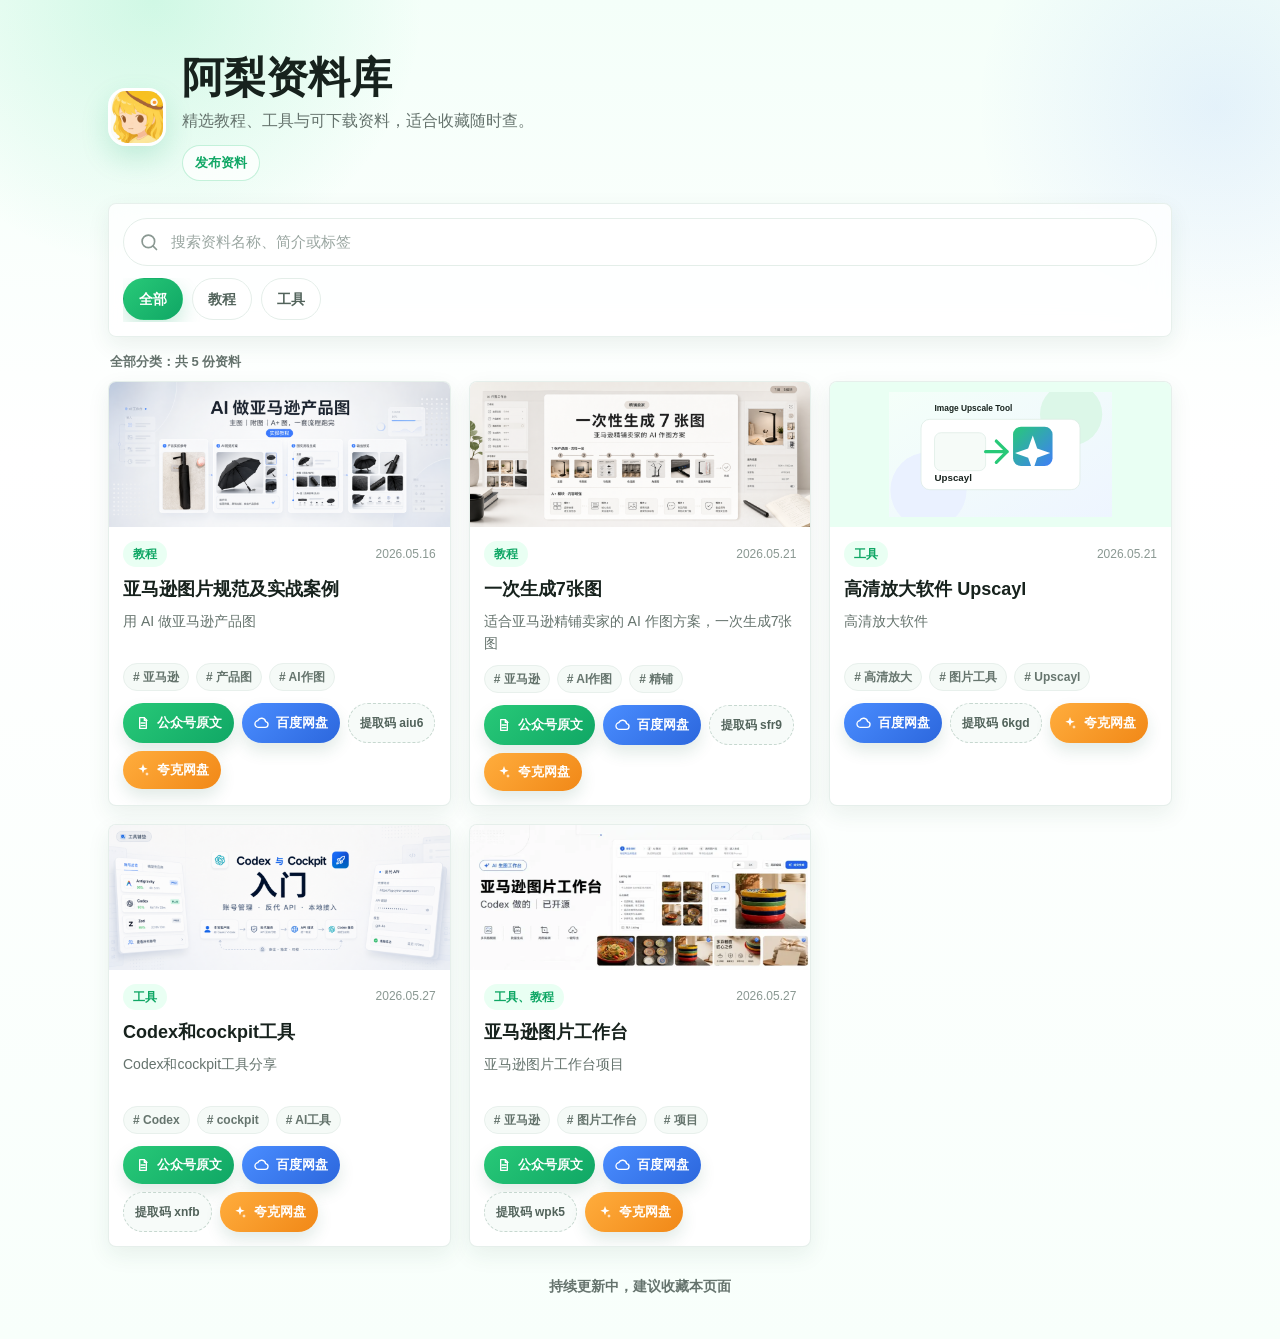
==== index.html @ d8ea1512 "添加静态资料库和发布页" ====
<!doctype html>
<html lang="zh-CN">
  <head>
    <meta charset="UTF-8" />
    <meta name="viewport" content="width=device-width, initial-scale=1, viewport-fit=cover" />
    <meta name="theme-color" content="#ecfff5" />
    <title>阿梨资料库</title>
    <meta
      name="description"
      content="阿梨资料库，持续更新教程、工具和可下载资料。"
    />
    <link rel="stylesheet" href="./style.css" />
    <script src="./script.js" defer></script>
  </head>
  <body>
    <div class="page-shell">
      <header class="site-header">
        <div class="brand-row" aria-label="阿梨资料库">
          <img class="brand-avatar" src="./assets/avatar.jpg" alt="阿梨头像" />
          <div>
            <h1>阿梨资料库</h1>
            <p class="subtitle">精选教程、工具与可下载资料，适合收藏随时查。</p>
            <div class="brand-actions">
              <a class="ghost-link" href="./upload.html">发布资料</a>
            </div>
          </div>
        </div>

        <div class="search-panel">
          <label class="search-box" for="searchInput">
            <svg viewBox="0 0 24 24" aria-hidden="true">
              <path
                d="m21 21-4.35-4.35m2.1-5.4a7.5 7.5 0 1 1-15 0 7.5 7.5 0 0 1 15 0Z"
                fill="none"
                stroke="currentColor"
                stroke-linecap="round"
                stroke-linejoin="round"
                stroke-width="2"
              />
            </svg>
            <input id="searchInput" type="search" placeholder="搜索资料名称、简介或标签" autocomplete="off" />
          </label>
          <nav class="category-tabs" id="categoryTabs" aria-label="资料分类"></nav>
        </div>
      </header>

      <main>
        <section class="results-head" aria-live="polite">
          <p id="resultSummary">正在加载资料...</p>
        </section>
        <section class="resource-grid" id="resourceGrid" aria-label="资料列表"></section>
        <section class="empty-state" id="emptyState" hidden>
          <div class="empty-icon" aria-hidden="true"></div>
          <h2>没有找到匹配资料</h2>
          <p>换个关键词，或切换到全部分类再试试。</p>
        </section>
      </main>

      <footer class="site-footer">持续更新中，建议收藏本页面</footer>
    </div>

    <template id="resourceCardTemplate">
      <article class="resource-card">
        <a class="cover-link" target="_blank" rel="noopener noreferrer">
          <img class="cover-image" alt="" loading="lazy" />
        </a>
        <div class="card-body">
          <div class="card-meta">
            <span class="category-label"></span>
            <time></time>
          </div>
          <h2></h2>
          <p class="description"></p>
          <div class="tag-list" aria-label="标签"></div>
          <div class="action-list"></div>
        </div>
      </article>
    </template>

    <noscript>
      <p class="noscript">请开启 JavaScript 后查看资料列表。</p>
    </noscript>
  </body>
</html>
---- style.css ----
:root {
  --bg: #f4fff9;
  --bg-soft: #f8fffb;
  --surface: #ffffff;
  --text: #17221d;
  --muted: #65736d;
  --subtle: #8a9892;
  --line: #e4eee9;
  --accent: #28c978;
  --accent-strong: #10a765;
  --accent-soft: #e9fff3;
  --blue: #3f7ef7;
  --orange: #f59f2f;
  --shadow: 0 14px 36px rgba(30, 91, 61, 0.11);
  --shadow-soft: 0 8px 22px rgba(27, 72, 50, 0.08);
  --radius-card: 8px;
  --radius-control: 999px;
  --content-width: 1120px;
}

* {
  box-sizing: border-box;
}

html {
  min-width: 320px;
  -webkit-text-size-adjust: 100%;
}

body {
  margin: 0;
  min-height: 100vh;
  color: var(--text);
  font-family:
    -apple-system,
    BlinkMacSystemFont,
    "Segoe UI",
    "PingFang SC",
    "Microsoft YaHei",
    "Helvetica Neue",
    Arial,
    sans-serif;
  background:
    radial-gradient(circle at 12% 0%, rgba(45, 216, 137, 0.18), transparent 270px),
    radial-gradient(circle at 95% 8%, rgba(63, 126, 247, 0.1), transparent 240px),
    linear-gradient(180deg, var(--bg) 0%, #ffffff 34%, var(--bg-soft) 100%);
  letter-spacing: 0;
}

button,
input,
a {
  font: inherit;
  -webkit-tap-highlight-color: transparent;
}

a {
  color: inherit;
  text-decoration: none;
}

.page-shell {
  width: 100%;
  max-width: var(--content-width);
  margin: 0 auto;
  padding: 22px 16px calc(28px + env(safe-area-inset-bottom));
}

.site-header {
  padding-top: env(safe-area-inset-top);
}

.brand-row {
  display: grid;
  grid-template-columns: 48px minmax(0, 1fr);
  gap: 13px;
  align-items: center;
  padding: 8px 0 18px;
}

.brand-avatar {
  display: grid;
  width: 48px;
  height: 48px;
  object-fit: cover;
  object-position: center;
  border: 3px solid #ffffff;
  border-radius: 16px;
  box-shadow: 0 12px 28px rgba(17, 169, 107, 0.18);
}

h1,
h2,
p {
  margin: 0;
}

h1 {
  font-size: 30px;
  font-weight: 850;
  line-height: 1.13;
  letter-spacing: 0;
}

.subtitle {
  margin-top: 7px;
  color: var(--muted);
  font-size: 14px;
  line-height: 1.65;
}

.brand-actions {
  display: flex;
  gap: 8px;
  margin-top: 10px;
}

.ghost-link {
  display: inline-flex;
  min-height: 34px;
  align-items: center;
  padding: 0 12px;
  color: var(--accent-strong);
  font-size: 13px;
  font-weight: 760;
  line-height: 34px;
  background: rgba(255, 255, 255, 0.72);
  border: 1px solid rgba(40, 201, 120, 0.26);
  border-radius: var(--radius-control);
}

.search-panel {
  padding: 12px;
  background: rgba(255, 255, 255, 0.78);
  border: 1px solid rgba(228, 238, 233, 0.86);
  border-radius: var(--radius-card);
  box-shadow: var(--shadow-soft);
  backdrop-filter: blur(14px);
}

.search-box {
  display: grid;
  grid-template-columns: 20px minmax(0, 1fr);
  gap: 10px;
  align-items: center;
  min-height: 48px;
  padding: 0 15px;
  color: var(--subtle);
  background: #ffffff;
  border: 1px solid var(--line);
  border-radius: var(--radius-control);
  transition:
    border-color 160ms ease,
    box-shadow 160ms ease;
}

.search-box:focus-within {
  border-color: rgba(40, 201, 120, 0.72);
  box-shadow: 0 0 0 4px rgba(40, 201, 120, 0.12);
}

.search-box svg {
  width: 20px;
  height: 20px;
}

.search-box input {
  width: 100%;
  min-width: 0;
  color: var(--text);
  font-size: 15px;
  line-height: 1;
  background: transparent;
  border: 0;
  outline: 0;
}

.search-box input::placeholder {
  color: #9ba7a2;
}

.category-tabs {
  display: flex;
  gap: 9px;
  margin-top: 12px;
  overflow-x: auto;
  padding-bottom: 2px;
  scrollbar-width: none;
}

.category-tabs::-webkit-scrollbar {
  display: none;
}

.category-tab {
  flex: 0 0 auto;
  min-height: 40px;
  padding: 0 15px;
  color: #52635b;
  font-size: 14px;
  font-weight: 650;
  line-height: 40px;
  white-space: nowrap;
  background: #ffffff;
  border: 1px solid var(--line);
  border-radius: var(--radius-control);
  cursor: pointer;
  transition:
    color 160ms ease,
    background-color 160ms ease,
    border-color 160ms ease,
    transform 160ms ease;
}

.category-tab:active {
  transform: scale(0.98);
}

.category-tab.is-active {
  color: #ffffff;
  background: linear-gradient(135deg, var(--accent) 0%, var(--accent-strong) 100%);
  border-color: transparent;
  box-shadow: 0 9px 20px rgba(17, 169, 107, 0.22);
}

.results-head {
  display: flex;
  align-items: center;
  justify-content: space-between;
  min-height: 42px;
  padding: 16px 2px 10px;
  color: var(--muted);
  font-size: 13px;
  font-weight: 600;
}

.resource-grid {
  display: grid;
  grid-template-columns: 1fr;
  gap: 14px;
}

.resource-card {
  overflow: hidden;
  background: var(--surface);
  border: 1px solid rgba(228, 238, 233, 0.9);
  border-radius: var(--radius-card);
  box-shadow: var(--shadow-soft);
  transition:
    transform 180ms ease,
    box-shadow 180ms ease,
    border-color 180ms ease;
}

.resource-card:focus-within,
.resource-card:hover {
  border-color: rgba(40, 201, 120, 0.38);
  box-shadow: var(--shadow);
}

.cover-link {
  display: block;
  min-height: 0;
  background: var(--accent-soft);
}

.cover-image {
  display: block;
  width: 100%;
  height: auto;
  min-height: 0;
  aspect-ratio: 1080 / 460;
  object-fit: cover;
  object-position: center;
}

.cover-image[src$=".svg"] {
  padding: 10px;
  object-fit: contain;
  background: var(--accent-soft);
}

.card-body {
  display: grid;
  gap: 8px;
  padding: 12px;
}

.card-meta {
  display: flex;
  align-items: center;
  justify-content: space-between;
  gap: 10px;
}

.category-label {
  display: inline-flex;
  max-width: 58%;
  min-height: 26px;
  align-items: center;
  padding: 0 10px;
  overflow: hidden;
  color: var(--accent-strong);
  font-size: 12px;
  font-weight: 760;
  line-height: 26px;
  text-overflow: ellipsis;
  white-space: nowrap;
  background: var(--accent-soft);
  border-radius: var(--radius-control);
}

.card-meta time {
  color: var(--subtle);
  font-size: 12px;
  line-height: 1.4;
  white-space: nowrap;
}

.card-body h2 {
  color: var(--text);
  font-size: 17px;
  font-weight: 800;
  line-height: 1.35;
  letter-spacing: 0;
}

.description {
  display: -webkit-box;
  overflow: hidden;
  color: var(--muted);
  font-size: 13px;
  line-height: 1.5;
  -webkit-box-orient: vertical;
  -webkit-line-clamp: 2;
}

.tag-list {
  display: flex;
  flex-wrap: wrap;
  gap: 6px;
}

.tag {
  display: inline-flex;
  min-height: 24px;
  align-items: center;
  padding: 0 8px;
  color: #66756e;
  font-size: 12px;
  font-weight: 650;
  line-height: 24px;
  background: #f5faf7;
  border: 1px solid #e8f0ec;
  border-radius: var(--radius-control);
}

.action-list {
  display: flex;
  flex-wrap: wrap;
  gap: 6px;
  padding-top: 2px;
}

.action-button {
  display: inline-flex;
  min-height: 34px;
  align-items: center;
  justify-content: center;
  gap: 6px;
  padding: 0 10px;
  color: #ffffff;
  font-size: 12px;
  font-weight: 720;
  line-height: 34px;
  border-radius: var(--radius-control);
  box-shadow: 0 8px 16px rgba(31, 102, 70, 0.13);
  transition:
    opacity 160ms ease,
    transform 160ms ease;
}

.action-button:active {
  transform: translateY(1px) scale(0.99);
}

.action-button svg {
  width: 15px;
  height: 15px;
  flex: 0 0 auto;
}

.action-article {
  background: linear-gradient(135deg, #28c978, #10a765);
}

.action-baidu {
  background: linear-gradient(135deg, #4a8dff, #2c67dd);
}

.action-quark {
  background: linear-gradient(135deg, #ffad3d, #f18817);
}

.extract-code {
  display: inline-flex;
  min-height: 34px;
  align-items: center;
  padding: 0 10px;
  color: #52635b;
  font-size: 12px;
  font-weight: 720;
  line-height: 34px;
  background: #f7fbf9;
  border: 1px dashed #c7d8d0;
  border-radius: var(--radius-control);
}

.empty-state {
  margin: 18px 0 4px;
  padding: 30px 18px;
  text-align: center;
  background: rgba(255, 255, 255, 0.82);
  border: 1px solid var(--line);
  border-radius: var(--radius-card);
}

.empty-icon {
  width: 54px;
  height: 54px;
  margin: 0 auto 14px;
  background:
    linear-gradient(135deg, rgba(40, 201, 120, 0.86), rgba(63, 126, 247, 0.82)),
    radial-gradient(circle at 32% 30%, #ffffff 0 8px, transparent 9px);
  border-radius: 18px;
  box-shadow: 0 12px 26px rgba(40, 201, 120, 0.2);
}

.empty-state h2 {
  font-size: 18px;
  line-height: 1.4;
}

.empty-state p {
  margin-top: 6px;
  color: var(--muted);
  font-size: 14px;
  line-height: 1.6;
}

.site-footer {
  padding: 28px 0 4px;
  color: var(--muted);
  font-size: 14px;
  font-weight: 650;
  line-height: 1.6;
  text-align: center;
}

.noscript {
  margin: 16px;
  padding: 12px;
  color: #8a4f00;
  font-size: 14px;
  background: #fff7e6;
  border: 1px solid #ffe2a8;
  border-radius: var(--radius-card);
}

@media (prefers-reduced-motion: no-preference) {
  .resource-card:hover {
    transform: translateY(-2px);
  }
}

@media (min-width: 720px) {
  .page-shell {
    padding: 34px 28px 38px;
  }

  .brand-row {
    grid-template-columns: 58px minmax(0, 1fr);
    gap: 16px;
    padding-bottom: 22px;
  }

  .brand-avatar {
    width: 58px;
    height: 58px;
    border-radius: 18px;
  }

  h1 {
    font-size: 42px;
  }

  .subtitle {
    max-width: 640px;
    font-size: 16px;
  }

  .search-panel {
    padding: 14px;
  }

  .resource-grid {
    grid-template-columns: repeat(2, minmax(0, 1fr));
    gap: 18px;
  }

  .card-body {
    gap: 10px;
    padding: 14px;
  }

  .card-body h2 {
    font-size: 18px;
  }

  .description {
    min-height: 42px;
    font-size: 14px;
    line-height: 1.55;
  }

  .tag-list {
    gap: 7px;
  }

  .tag {
    min-height: 26px;
    padding: 0 9px;
    line-height: 26px;
  }

  .action-list {
    gap: 8px;
  }

  .action-button {
    min-height: 38px;
    padding: 0 12px;
    font-size: 13px;
    line-height: 38px;
  }

  .action-button svg {
    width: 16px;
    height: 16px;
  }

  .extract-code {
    min-height: 38px;
    padding: 0 11px;
    line-height: 38px;
  }
}

@media (min-width: 1040px) {
  .page-shell {
    padding-top: 46px;
  }

  .resource-grid {
    grid-template-columns: repeat(3, minmax(0, 1fr));
  }
}
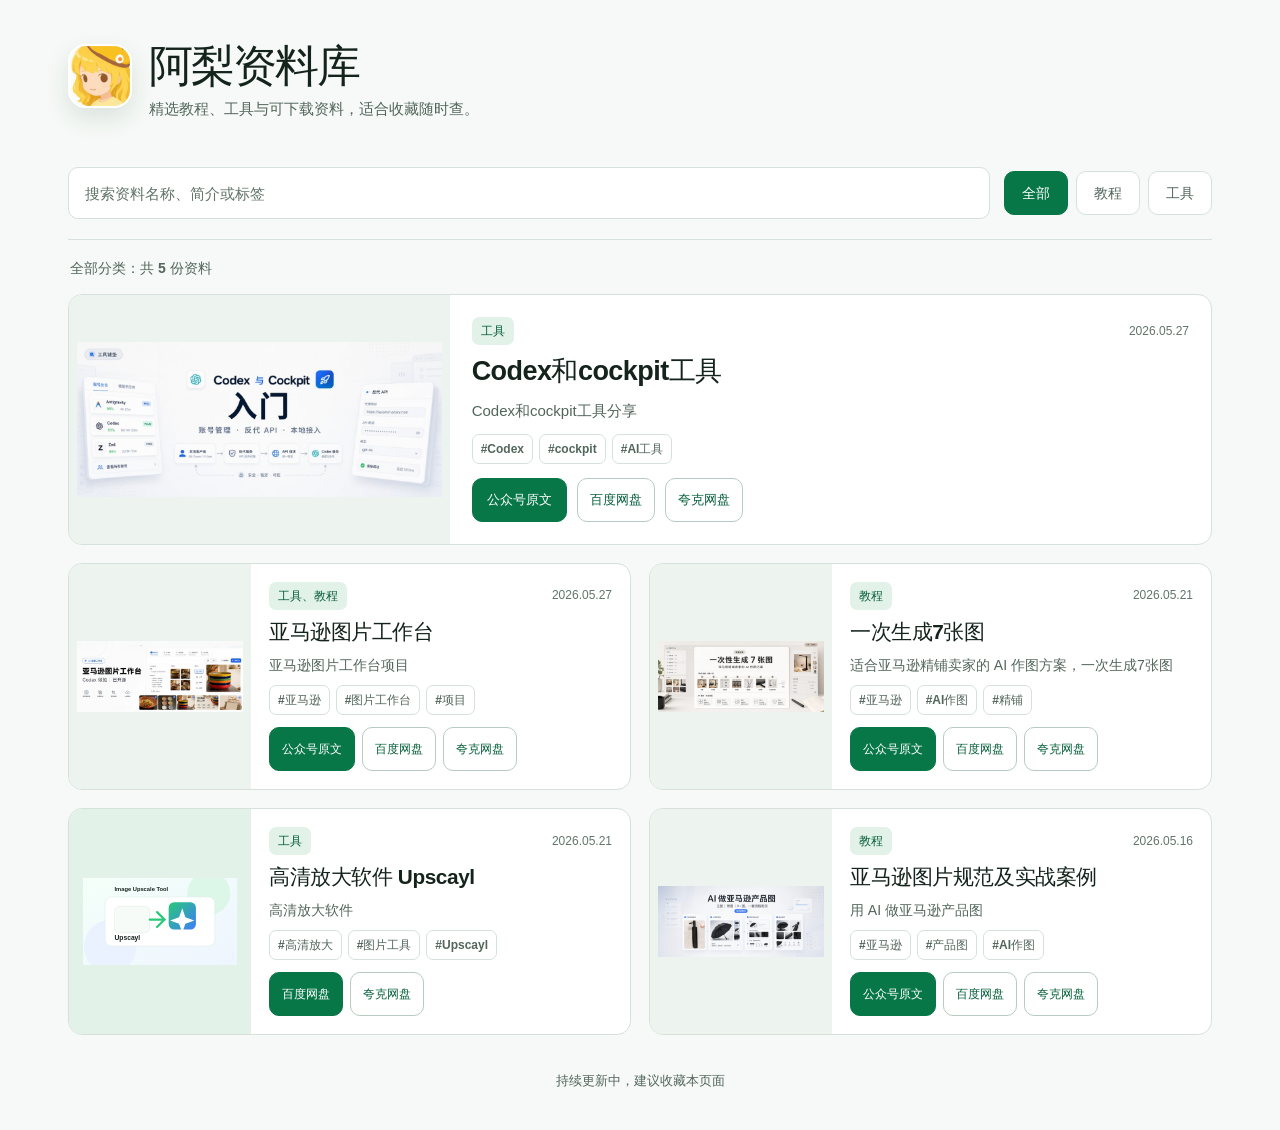
==== commit 13520e1d: "redesign public resource library" ====
--- a/index.html
+++ b/index.html
@@ -3,56 +3,100 @@
   <head>
     <meta charset="UTF-8" />
     <meta name="viewport" content="width=device-width, initial-scale=1, viewport-fit=cover" />
-    <meta name="theme-color" content="#ecfff5" />
+    <meta name="theme-color" content="#f6f9f7" />
     <title>阿梨资料库</title>
     <meta
       name="description"
       content="阿梨资料库，持续更新教程、工具和可下载资料。"
     />
+    <link rel="icon" href="./assets/avatar-160.jpg" type="image/jpeg" />
     <link rel="stylesheet" href="./style.css" />
     <script src="./script.js" defer></script>
   </head>
   <body>
+    <a class="skip-link" href="#mainContent">跳到资料列表</a>
     <div class="page-shell">
       <header class="site-header">
         <div class="brand-row" aria-label="阿梨资料库">
-          <img class="brand-avatar" src="./assets/avatar.jpg" alt="阿梨头像" />
-          <div>
-            <h1>阿梨资料库</h1>
-            <p class="subtitle">精选教程、工具与可下载资料，适合收藏随时查。</p>
-            <div class="brand-actions">
-              <a class="ghost-link" href="./upload.html">发布资料</a>
+          <div class="brand-main">
+            <img
+              class="brand-avatar"
+              src="./assets/avatar-160.jpg"
+              width="160"
+              height="160"
+              alt="阿梨头像"
+            />
+            <div class="brand-copy">
+              <h1>阿梨资料库</h1>
+              <p class="subtitle">精选教程、工具与可下载资料，适合收藏随时查。</p>
             </div>
           </div>
         </div>
 
         <div class="search-panel">
           <label class="search-box" for="searchInput">
-            <svg viewBox="0 0 24 24" aria-hidden="true">
-              <path
-                d="m21 21-4.35-4.35m2.1-5.4a7.5 7.5 0 1 1-15 0 7.5 7.5 0 0 1 15 0Z"
-                fill="none"
-                stroke="currentColor"
-                stroke-linecap="round"
-                stroke-linejoin="round"
-                stroke-width="2"
-              />
-            </svg>
+            <span class="visually-hidden">搜索资料</span>
             <input id="searchInput" type="search" placeholder="搜索资料名称、简介或标签" autocomplete="off" />
           </label>
           <nav class="category-tabs" id="categoryTabs" aria-label="资料分类"></nav>
         </div>
       </header>
 
-      <main>
+      <main id="mainContent">
         <section class="results-head" aria-live="polite">
           <p id="resultSummary">正在加载资料...</p>
         </section>
-        <section class="resource-grid" id="resourceGrid" aria-label="资料列表"></section>
-        <section class="empty-state" id="emptyState" hidden>
-          <div class="empty-icon" aria-hidden="true"></div>
-          <h2>没有找到匹配资料</h2>
-          <p>换个关键词，或切换到全部分类再试试。</p>
+        <section class="resource-grid" id="resourceGrid" aria-label="资料列表" aria-busy="true">
+          <article class="resource-card skeleton-card is-featured" aria-hidden="true">
+            <div class="skeleton-media"></div>
+            <div class="skeleton-body">
+              <span class="skeleton-line skeleton-line-short"></span>
+              <span class="skeleton-line skeleton-line-title"></span>
+              <span class="skeleton-line"></span>
+              <span class="skeleton-line skeleton-line-actions"></span>
+            </div>
+          </article>
+          <article class="resource-card skeleton-card" aria-hidden="true">
+            <div class="skeleton-media"></div>
+            <div class="skeleton-body">
+              <span class="skeleton-line skeleton-line-short"></span>
+              <span class="skeleton-line skeleton-line-title"></span>
+              <span class="skeleton-line"></span>
+              <span class="skeleton-line skeleton-line-actions"></span>
+            </div>
+          </article>
+          <article class="resource-card skeleton-card" aria-hidden="true">
+            <div class="skeleton-media"></div>
+            <div class="skeleton-body">
+              <span class="skeleton-line skeleton-line-short"></span>
+              <span class="skeleton-line skeleton-line-title"></span>
+              <span class="skeleton-line"></span>
+              <span class="skeleton-line skeleton-line-actions"></span>
+            </div>
+          </article>
+          <article class="resource-card skeleton-card" aria-hidden="true">
+            <div class="skeleton-media"></div>
+            <div class="skeleton-body">
+              <span class="skeleton-line skeleton-line-short"></span>
+              <span class="skeleton-line skeleton-line-title"></span>
+              <span class="skeleton-line"></span>
+              <span class="skeleton-line skeleton-line-actions"></span>
+            </div>
+          </article>
+          <article class="resource-card skeleton-card" aria-hidden="true">
+            <div class="skeleton-media"></div>
+            <div class="skeleton-body">
+              <span class="skeleton-line skeleton-line-short"></span>
+              <span class="skeleton-line skeleton-line-title"></span>
+              <span class="skeleton-line"></span>
+              <span class="skeleton-line skeleton-line-actions"></span>
+            </div>
+          </article>
+        </section>
+        <section class="state-panel" id="statePanel" role="status" hidden>
+          <h2 id="stateTitle"></h2>
+          <p id="stateDescription"></p>
+          <button class="retry-button" id="retryButton" type="button" hidden>重新加载</button>
         </section>
       </main>
 
@@ -62,7 +106,7 @@
     <template id="resourceCardTemplate">
       <article class="resource-card">
         <a class="cover-link" target="_blank" rel="noopener noreferrer">
-          <img class="cover-image" alt="" loading="lazy" />
+          <img class="cover-image" width="1080" height="460" alt="" />
         </a>
         <div class="card-body">
           <div class="card-meta">
--- a/style.css
+++ b/style.css
@@ -1,21 +1,24 @@
 :root {
-  --bg: #f4fff9;
-  --bg-soft: #f8fffb;
+  color-scheme: light;
+  --bg: #f6f9f7;
   --surface: #ffffff;
-  --text: #17221d;
-  --muted: #65736d;
-  --subtle: #8a9892;
-  --line: #e4eee9;
-  --accent: #28c978;
-  --accent-strong: #10a765;
-  --accent-soft: #e9fff3;
-  --blue: #3f7ef7;
-  --orange: #f59f2f;
-  --shadow: 0 14px 36px rgba(30, 91, 61, 0.11);
-  --shadow-soft: 0 8px 22px rgba(27, 72, 50, 0.08);
-  --radius-card: 8px;
-  --radius-control: 999px;
-  --content-width: 1120px;
+  --surface-soft: #edf4f0;
+  --surface-muted: #e6efea;
+  --text: #14231c;
+  --muted: #53665c;
+  --subtle: #61756a;
+  --line: #d5e1da;
+  --line-strong: #b8cbc0;
+  --accent: #087748;
+  --accent-strong: #055f39;
+  --accent-soft: #e3f2e9;
+  --accent-soft-text: #075f3a;
+  --focus: rgba(8, 119, 72, 0.2);
+  --shadow: 0 18px 42px rgba(24, 63, 43, 0.09);
+  --shadow-soft: 0 10px 28px rgba(24, 63, 43, 0.06);
+  --radius-card: 14px;
+  --radius-control: 10px;
+  --content-width: 1200px;
 }
 
 * {
@@ -24,167 +27,209 @@
 
 html {
   min-width: 320px;
+  scroll-behavior: smooth;
   -webkit-text-size-adjust: 100%;
 }
 
 body {
   margin: 0;
-  min-height: 100vh;
+  min-height: 100dvh;
   color: var(--text);
   font-family:
+    ui-sans-serif,
     -apple-system,
     BlinkMacSystemFont,
     "Segoe UI",
     "PingFang SC",
+    "Hiragino Sans GB",
     "Microsoft YaHei",
-    "Helvetica Neue",
-    Arial,
     sans-serif;
-  background:
-    radial-gradient(circle at 12% 0%, rgba(45, 216, 137, 0.18), transparent 270px),
-    radial-gradient(circle at 95% 8%, rgba(63, 126, 247, 0.1), transparent 240px),
-    linear-gradient(180deg, var(--bg) 0%, #ffffff 34%, var(--bg-soft) 100%);
-  letter-spacing: 0;
+  background: var(--bg);
+  font-synthesis: none;
+  text-rendering: optimizeLegibility;
 }
 
 button,
 input,
+textarea,
 a {
   font: inherit;
   -webkit-tap-highlight-color: transparent;
 }
 
+button,
+input,
+textarea {
+  color: inherit;
+}
+
+button {
+  appearance: none;
+}
+
 a {
   color: inherit;
   text-decoration: none;
+}
+
+img {
+  max-width: 100%;
+}
+
+[hidden] {
+  display: none !important;
+}
+
+h1,
+h2,
+p {
+  margin: 0;
+}
+
+:focus-visible {
+  outline: 3px solid var(--focus);
+  outline-offset: 3px;
+}
+
+.skip-link {
+  position: fixed;
+  top: 10px;
+  left: 10px;
+  z-index: 10;
+  min-height: 44px;
+  padding: 11px 14px;
+  color: #ffffff;
+  font-size: 14px;
+  font-weight: 700;
+  background: var(--accent-strong);
+  border-radius: var(--radius-control);
+  transform: translateY(-160%);
+  transition: transform 160ms ease;
+}
+
+.skip-link:focus {
+  transform: translateY(0);
+}
+
+.visually-hidden {
+  position: absolute;
+  width: 1px;
+  height: 1px;
+  padding: 0;
+  overflow: hidden;
+  clip: rect(0, 0, 0, 0);
+  white-space: nowrap;
+  border: 0;
 }
 
 .page-shell {
   width: 100%;
   max-width: var(--content-width);
   margin: 0 auto;
-  padding: 22px 16px calc(28px + env(safe-area-inset-bottom));
+  padding: 0 16px calc(32px + env(safe-area-inset-bottom));
 }
 
 .site-header {
-  padding-top: env(safe-area-inset-top);
+  padding-top: max(24px, env(safe-area-inset-top));
+  border-bottom: 1px solid var(--line);
 }
 
 .brand-row {
+  padding: 10px 0 26px;
+}
+
+.brand-main {
   display: grid;
-  grid-template-columns: 48px minmax(0, 1fr);
-  gap: 13px;
-  align-items: center;
-  padding: 8px 0 18px;
+  grid-template-columns: 56px minmax(0, 1fr);
+  gap: 14px;
+  align-items: start;
+  min-width: 0;
 }
 
 .brand-avatar {
-  display: grid;
-  width: 48px;
-  height: 48px;
+  display: block;
+  width: 56px;
+  height: 56px;
   object-fit: cover;
   object-position: center;
-  border: 3px solid #ffffff;
+  border: 2px solid var(--surface);
   border-radius: 16px;
-  box-shadow: 0 12px 28px rgba(17, 169, 107, 0.18);
-}
-
-h1,
-h2,
-p {
-  margin: 0;
+  box-shadow: 0 10px 24px rgba(24, 63, 43, 0.12);
+  margin-top: 2px;
+}
+
+.brand-copy {
+  min-width: 0;
 }
 
 h1 {
-  font-size: 30px;
+  font-size: clamp(2rem, 5vw, 2.75rem);
   font-weight: 850;
-  line-height: 1.13;
-  letter-spacing: 0;
+  line-height: 1.08;
+  letter-spacing: -0.045em;
+  text-wrap: balance;
 }
 
 .subtitle {
+  max-width: 36rem;
   margin-top: 7px;
   color: var(--muted);
-  font-size: 14px;
+  font-size: 15px;
   line-height: 1.65;
-}
-
-.brand-actions {
-  display: flex;
-  gap: 8px;
-  margin-top: 10px;
-}
-
-.ghost-link {
-  display: inline-flex;
-  min-height: 34px;
+  text-wrap: balance;
+}
+
+.search-panel {
+  display: grid;
+  grid-template-columns: minmax(0, 1fr) auto;
+  gap: 14px;
   align-items: center;
-  padding: 0 12px;
-  color: var(--accent-strong);
-  font-size: 13px;
-  font-weight: 760;
-  line-height: 34px;
-  background: rgba(255, 255, 255, 0.72);
-  border: 1px solid rgba(40, 201, 120, 0.26);
-  border-radius: var(--radius-control);
-}
-
-.search-panel {
-  padding: 12px;
-  background: rgba(255, 255, 255, 0.78);
-  border: 1px solid rgba(228, 238, 233, 0.86);
-  border-radius: var(--radius-card);
-  box-shadow: var(--shadow-soft);
-  backdrop-filter: blur(14px);
+  padding: 20px 0;
 }
 
 .search-box {
-  display: grid;
-  grid-template-columns: 20px minmax(0, 1fr);
-  gap: 10px;
-  align-items: center;
-  min-height: 48px;
-  padding: 0 15px;
-  color: var(--subtle);
-  background: #ffffff;
+  position: relative;
+  display: block;
+  min-width: 0;
+}
+
+.search-box input {
+  width: 100%;
+  min-width: 0;
+  min-height: 52px;
+  padding: 0 16px;
+  color: var(--text);
+  font-size: 15px;
+  line-height: 1;
+  background: var(--surface);
   border: 1px solid var(--line);
   border-radius: var(--radius-control);
+  outline: 0;
   transition:
     border-color 160ms ease,
     box-shadow 160ms ease;
 }
 
-.search-box:focus-within {
-  border-color: rgba(40, 201, 120, 0.72);
-  box-shadow: 0 0 0 4px rgba(40, 201, 120, 0.12);
-}
-
-.search-box svg {
-  width: 20px;
-  height: 20px;
-}
-
-.search-box input {
-  width: 100%;
-  min-width: 0;
-  color: var(--text);
-  font-size: 15px;
-  line-height: 1;
-  background: transparent;
-  border: 0;
-  outline: 0;
-}
-
 .search-box input::placeholder {
-  color: #9ba7a2;
+  color: var(--subtle);
+  opacity: 1;
+}
+
+.search-box input:focus {
+  border-color: var(--accent);
+  box-shadow: 0 0 0 4px var(--focus);
+}
+
+.search-box input:disabled {
+  cursor: wait;
+  background: var(--surface-soft);
 }
 
 .category-tabs {
   display: flex;
-  gap: 9px;
-  margin-top: 12px;
+  min-height: 44px;
+  gap: 8px;
   overflow-x: auto;
-  padding-bottom: 2px;
   scrollbar-width: none;
 }
 
@@ -193,15 +238,16 @@
 }
 
 .category-tab {
+  min-width: 64px;
+  min-height: 44px;
   flex: 0 0 auto;
-  min-height: 40px;
   padding: 0 15px;
-  color: #52635b;
+  color: var(--muted);
   font-size: 14px;
-  font-weight: 650;
-  line-height: 40px;
+  font-weight: 700;
+  line-height: 42px;
   white-space: nowrap;
-  background: #ffffff;
+  background: var(--surface);
   border: 1px solid var(--line);
   border-radius: var(--radius-control);
   cursor: pointer;
@@ -212,26 +258,34 @@
     transform 160ms ease;
 }
 
-.category-tab:active {
-  transform: scale(0.98);
+.category-tab:hover:not(:disabled) {
+  color: var(--accent-strong);
+  border-color: var(--accent);
+}
+
+.category-tab:active:not(:disabled) {
+  transform: translateY(1px) scale(0.98);
 }
 
 .category-tab.is-active {
   color: #ffffff;
-  background: linear-gradient(135deg, var(--accent) 0%, var(--accent-strong) 100%);
-  border-color: transparent;
-  box-shadow: 0 9px 20px rgba(17, 169, 107, 0.22);
+  background: var(--accent);
+  border-color: var(--accent);
+}
+
+.category-tab:disabled {
+  cursor: wait;
+  opacity: 0.58;
 }
 
 .results-head {
   display: flex;
+  min-height: 54px;
   align-items: center;
-  justify-content: space-between;
-  min-height: 42px;
-  padding: 16px 2px 10px;
+  padding: 16px 2px 12px;
   color: var(--muted);
-  font-size: 13px;
-  font-weight: 600;
+  font-size: 14px;
+  font-weight: 650;
 }
 
 .resource-grid {
@@ -241,96 +295,110 @@
 }
 
 .resource-card {
+  position: relative;
   overflow: hidden;
   background: var(--surface);
-  border: 1px solid rgba(228, 238, 233, 0.9);
+  border: 1px solid var(--line);
   border-radius: var(--radius-card);
-  box-shadow: var(--shadow-soft);
   transition:
     transform 180ms ease,
-    box-shadow 180ms ease,
-    border-color 180ms ease;
+    border-color 180ms ease,
+    box-shadow 180ms ease;
 }
 
 .resource-card:focus-within,
 .resource-card:hover {
-  border-color: rgba(40, 201, 120, 0.38);
-  box-shadow: var(--shadow);
+  border-color: var(--line-strong);
+  box-shadow: var(--shadow-soft);
 }
 
 .cover-link {
   display: block;
-  min-height: 0;
-  background: var(--accent-soft);
+  overflow: hidden;
+  height: 116px;
+  background: var(--surface-soft);
+}
+
+a.cover-link:focus-visible {
+  outline-offset: -4px;
 }
 
 .cover-image {
   display: block;
   width: 100%;
-  height: auto;
-  min-height: 0;
-  aspect-ratio: 1080 / 460;
-  object-fit: cover;
+  height: 100%;
+  padding: 8px;
+  object-fit: contain;
   object-position: center;
+  transition: transform 280ms cubic-bezier(0.16, 1, 0.3, 1);
 }
 
 .cover-image[src$=".svg"] {
-  padding: 10px;
+  padding: 14px;
   object-fit: contain;
   background: var(--accent-soft);
 }
 
+.resource-card:hover .cover-image {
+  transform: scale(1.015);
+}
+
 .card-body {
-  display: grid;
+  display: flex;
+  min-width: 0;
+  flex-direction: column;
   gap: 8px;
-  padding: 12px;
+  padding: 16px;
 }
 
 .card-meta {
   display: flex;
+  min-width: 0;
   align-items: center;
   justify-content: space-between;
-  gap: 10px;
+  gap: 12px;
 }
 
 .category-label {
   display: inline-flex;
-  max-width: 58%;
-  min-height: 26px;
+  min-height: 28px;
   align-items: center;
-  padding: 0 10px;
+  padding: 0 9px;
   overflow: hidden;
-  color: var(--accent-strong);
+  color: var(--accent-soft-text);
   font-size: 12px;
-  font-weight: 760;
-  line-height: 26px;
+  font-weight: 780;
+  line-height: 28px;
   text-overflow: ellipsis;
   white-space: nowrap;
   background: var(--accent-soft);
-  border-radius: var(--radius-control);
+  border-radius: 7px;
 }
 
 .card-meta time {
   color: var(--subtle);
   font-size: 12px;
+  font-variant-numeric: tabular-nums;
   line-height: 1.4;
   white-space: nowrap;
 }
 
 .card-body h2 {
   color: var(--text);
-  font-size: 17px;
-  font-weight: 800;
+  font-size: clamp(1.1rem, 2.4vw, 1.3rem);
+  font-weight: 820;
   line-height: 1.35;
-  letter-spacing: 0;
+  letter-spacing: -0.02em;
+  text-wrap: balance;
 }
 
 .description {
   display: -webkit-box;
   overflow: hidden;
   color: var(--muted);
-  font-size: 13px;
-  line-height: 1.5;
+  font-size: 14px;
+  line-height: 1.65;
+  text-wrap: pretty;
   -webkit-box-orient: vertical;
   -webkit-line-clamp: 2;
 }
@@ -343,115 +411,195 @@
 
 .tag {
   display: inline-flex;
-  min-height: 24px;
+  min-height: 28px;
   align-items: center;
   padding: 0 8px;
-  color: #66756e;
+  color: var(--muted);
   font-size: 12px;
   font-weight: 650;
-  line-height: 24px;
-  background: #f5faf7;
-  border: 1px solid #e8f0ec;
-  border-radius: var(--radius-control);
+  line-height: 28px;
+  background: transparent;
+  border: 1px solid var(--line);
+  border-radius: 7px;
 }
 
 .action-list {
   display: flex;
   flex-wrap: wrap;
-  gap: 6px;
-  padding-top: 2px;
+  gap: 4px 10px;
+  align-items: center;
+  margin-top: auto;
+  padding-top: 4px;
 }
 
 .action-button {
   display: inline-flex;
-  min-height: 34px;
+  min-height: 44px;
   align-items: center;
   justify-content: center;
-  gap: 6px;
-  padding: 0 10px;
+  font-size: 13px;
+  font-weight: 720;
+  line-height: 1;
+  white-space: nowrap;
+}
+
+.action-button {
+  transition:
+    color 160ms ease,
+    background-color 160ms ease,
+    border-color 160ms ease,
+    transform 160ms ease;
+}
+
+.action-button.is-primary,
+.action-article {
+  padding: 0 14px;
   color: #ffffff;
-  font-size: 12px;
-  font-weight: 720;
-  line-height: 34px;
+  background: var(--accent);
+  border: 1px solid var(--accent);
   border-radius: var(--radius-control);
-  box-shadow: 0 8px 16px rgba(31, 102, 70, 0.13);
-  transition:
-    opacity 160ms ease,
-    transform 160ms ease;
+}
+
+.action-button.is-primary:hover,
+.action-article:hover {
+  background: var(--accent-strong);
+  border-color: var(--accent-strong);
+}
+
+.action-button.is-secondary,
+.action-baidu,
+.action-quark {
+  padding: 0 12px;
+  color: var(--accent-strong);
+  background: var(--surface);
+  border: 1px solid var(--line-strong);
+  border-radius: var(--radius-control);
+}
+
+.action-button.is-secondary:hover,
+.action-baidu:hover,
+.action-quark:hover {
+  color: var(--accent-strong);
+  background: var(--accent-soft);
+  border-color: var(--accent);
 }
 
 .action-button:active {
-  transform: translateY(1px) scale(0.99);
-}
-
-.action-button svg {
-  width: 15px;
-  height: 15px;
-  flex: 0 0 auto;
-}
-
-.action-article {
-  background: linear-gradient(135deg, #28c978, #10a765);
-}
-
-.action-baidu {
-  background: linear-gradient(135deg, #4a8dff, #2c67dd);
-}
-
-.action-quark {
-  background: linear-gradient(135deg, #ffad3d, #f18817);
-}
-
-.extract-code {
-  display: inline-flex;
-  min-height: 34px;
-  align-items: center;
-  padding: 0 10px;
-  color: #52635b;
-  font-size: 12px;
-  font-weight: 720;
-  line-height: 34px;
-  background: #f7fbf9;
-  border: 1px dashed #c7d8d0;
-  border-radius: var(--radius-control);
-}
-
-.empty-state {
-  margin: 18px 0 4px;
-  padding: 30px 18px;
+  transform: translateY(1px) scale(0.98);
+}
+
+.state-panel {
+  margin-top: 4px;
+  padding: 52px 20px;
   text-align: center;
-  background: rgba(255, 255, 255, 0.82);
+  background: var(--surface);
   border: 1px solid var(--line);
   border-radius: var(--radius-card);
 }
 
-.empty-icon {
-  width: 54px;
-  height: 54px;
-  margin: 0 auto 14px;
-  background:
-    linear-gradient(135deg, rgba(40, 201, 120, 0.86), rgba(63, 126, 247, 0.82)),
-    radial-gradient(circle at 32% 30%, #ffffff 0 8px, transparent 9px);
-  border-radius: 18px;
-  box-shadow: 0 12px 26px rgba(40, 201, 120, 0.2);
-}
-
-.empty-state h2 {
-  font-size: 18px;
-  line-height: 1.4;
-}
-
-.empty-state p {
-  margin-top: 6px;
+.state-panel h2 {
+  font-size: 21px;
+  line-height: 1.35;
+}
+
+.state-panel p {
+  max-width: 34rem;
+  margin: 8px auto 0;
   color: var(--muted);
   font-size: 14px;
-  line-height: 1.6;
+  line-height: 1.65;
+}
+
+.retry-button {
+  min-height: 44px;
+  margin-top: 20px;
+  padding: 0 16px;
+  color: #ffffff;
+  font-size: 14px;
+  font-weight: 750;
+  background: var(--accent);
+  border: 1px solid var(--accent);
+  border-radius: var(--radius-control);
+  cursor: pointer;
+  transition:
+    background-color 160ms ease,
+    transform 160ms ease;
+}
+
+.retry-button:hover {
+  background: var(--accent-strong);
+}
+
+.retry-button:active {
+  transform: translateY(1px) scale(0.98);
+}
+
+.skeleton-card {
+  min-height: 332px;
+}
+
+.skeleton-media,
+.skeleton-line {
+  position: relative;
+  overflow: hidden;
+  background: var(--surface-muted);
+}
+
+.skeleton-media {
+  height: 116px;
+}
+
+.skeleton-body {
+  display: flex;
+  flex-direction: column;
+  gap: 13px;
+  padding: 18px;
+}
+
+.skeleton-line {
+  display: block;
+  width: 100%;
+  height: 14px;
+  border-radius: 5px;
+}
+
+.skeleton-line-short {
+  width: 24%;
+  height: 26px;
+}
+
+.skeleton-line-title {
+  width: 64%;
+  height: 22px;
+}
+
+.skeleton-line-actions {
+  width: 54%;
+  height: 44px;
+  margin-top: 8px;
+  border-radius: var(--radius-control);
+}
+
+.skeleton-media::after,
+.skeleton-line::after {
+  position: absolute;
+  inset: 0;
+  content: "";
+  background: linear-gradient(90deg, transparent, rgba(255, 255, 255, 0.58), transparent);
+  transform: translateX(-100%);
+  animation: skeleton-shimmer 1.4s ease-in-out infinite;
+}
+
+@keyframes skeleton-shimmer {
+  to {
+    transform: translateX(100%);
+  }
 }
 
 .site-footer {
-  padding: 28px 0 4px;
+  padding: 36px 0 6px;
   color: var(--muted);
-  font-size: 14px;
+  font-size: 13px;
   font-weight: 650;
   line-height: 1.6;
   text-align: center;
@@ -459,12 +607,190 @@
 
 .noscript {
   margin: 16px;
-  padding: 12px;
-  color: #8a4f00;
+  padding: 14px;
+  color: #794500;
   font-size: 14px;
-  background: #fff7e6;
-  border: 1px solid #ffe2a8;
-  border-radius: var(--radius-card);
+  background: #fff6df;
+  border: 1px solid #e4c47f;
+  border-radius: var(--radius-control);
+}
+
+@media (min-width: 760px) {
+  .page-shell {
+    padding-right: 28px;
+    padding-left: 28px;
+  }
+
+  .site-header {
+    padding-top: max(32px, env(safe-area-inset-top));
+  }
+
+  .brand-main {
+    grid-template-columns: 64px minmax(0, 1fr);
+    gap: 17px;
+  }
+
+  .brand-avatar {
+    width: 64px;
+    height: 64px;
+    border-radius: 18px;
+  }
+
+  .resource-card {
+    display: grid;
+    min-height: 212px;
+    grid-template-columns: minmax(156px, 0.48fr) minmax(0, 1fr);
+  }
+
+  .cover-link {
+    height: 100%;
+    min-height: 210px;
+    aspect-ratio: auto;
+  }
+
+  .resource-card.is-featured {
+    min-height: 230px;
+    grid-template-columns: minmax(300px, 0.5fr) minmax(0, 1fr);
+  }
+
+  .resource-card.is-featured .cover-link {
+    min-height: 228px;
+  }
+
+  .resource-card.is-featured .card-body {
+    gap: 10px;
+    padding: 22px;
+  }
+
+  .resource-card.is-featured .card-body h2 {
+    font-size: 27px;
+    line-height: 1.25;
+  }
+
+  .resource-card.is-featured .description {
+    font-size: 15px;
+  }
+
+  .skeleton-card {
+    min-height: 212px;
+  }
+
+  .skeleton-card.is-featured {
+    min-height: 230px;
+  }
+
+  .skeleton-media {
+    height: 100%;
+    min-height: 210px;
+    aspect-ratio: auto;
+  }
+}
+
+@media (min-width: 960px) {
+  .resource-grid {
+    grid-template-columns: repeat(2, minmax(0, 1fr));
+    gap: 18px;
+  }
+
+  .resource-card.is-featured {
+    grid-column: 1 / -1;
+  }
+
+  .card-body {
+    padding: 18px;
+  }
+
+  .resource-card:not(.is-featured) .action-list {
+    gap: 4px 7px;
+  }
+
+  .resource-card:not(.is-featured) .action-button {
+    font-size: 12px;
+  }
+
+  .resource-card:not(.is-featured) .action-button.is-primary {
+    padding: 0 12px;
+  }
+}
+
+@media (max-width: 759px) {
+  .search-panel {
+    grid-template-columns: 1fr;
+    gap: 12px;
+  }
+
+  .category-tabs {
+    width: 100%;
+  }
+
+  .resource-card,
+  .resource-card.is-featured {
+    display: block;
+    min-height: 0;
+  }
+
+  .resource-card.is-featured .card-body {
+    gap: 8px;
+    padding: 16px;
+  }
+
+  .resource-card.is-featured .card-body h2 {
+    font-size: 21px;
+  }
+
+  .skeleton-card,
+  .skeleton-card.is-featured {
+    min-height: 332px;
+  }
+
+  .resource-card.is-featured .cover-link,
+  .skeleton-card.is-featured .skeleton-media {
+    height: 132px;
+  }
+}
+
+@media (prefers-color-scheme: dark) {
+  :root {
+    color-scheme: dark;
+    --bg: #101713;
+    --surface: #17211b;
+    --surface-soft: #1c2a22;
+    --surface-muted: #223229;
+    --text: #eef6f1;
+    --muted: #b4c3ba;
+    --subtle: #a5b6ac;
+    --line: #314239;
+    --line-strong: #4a6154;
+    --accent: #42b77a;
+    --accent-strong: #63c98f;
+    --accent-soft: #1d3c2c;
+    --accent-soft-text: #9ee0ba;
+    --focus: rgba(99, 201, 143, 0.3);
+    --shadow: 0 18px 42px rgba(0, 0, 0, 0.24);
+    --shadow-soft: 0 10px 28px rgba(0, 0, 0, 0.18);
+  }
+
+  .brand-avatar {
+    border-color: #25352c;
+  }
+
+  .category-tab.is-active,
+  .action-button.is-primary,
+  .action-article,
+  .retry-button {
+    color: #0d1a13;
+  }
+
+  .skeleton-media::after,
+  .skeleton-line::after {
+    background: linear-gradient(90deg, transparent, rgba(255, 255, 255, 0.08), transparent);
+  }
+
+  .noscript {
+    color: #f2d196;
+    background: #352815;
+    border-color: #6e5730;
+  }
 }
 
 @media (prefers-reduced-motion: no-preference) {
@@ -473,95 +799,17 @@
   }
 }
 
-@media (min-width: 720px) {
-  .page-shell {
-    padding: 34px 28px 38px;
-  }
-
-  .brand-row {
-    grid-template-columns: 58px minmax(0, 1fr);
-    gap: 16px;
-    padding-bottom: 22px;
-  }
-
-  .brand-avatar {
-    width: 58px;
-    height: 58px;
-    border-radius: 18px;
-  }
-
-  h1 {
-    font-size: 42px;
-  }
-
-  .subtitle {
-    max-width: 640px;
-    font-size: 16px;
-  }
-
-  .search-panel {
-    padding: 14px;
-  }
-
-  .resource-grid {
-    grid-template-columns: repeat(2, minmax(0, 1fr));
-    gap: 18px;
-  }
-
-  .card-body {
-    gap: 10px;
-    padding: 14px;
-  }
-
-  .card-body h2 {
-    font-size: 18px;
-  }
-
-  .description {
-    min-height: 42px;
-    font-size: 14px;
-    line-height: 1.55;
-  }
-
-  .tag-list {
-    gap: 7px;
-  }
-
-  .tag {
-    min-height: 26px;
-    padding: 0 9px;
-    line-height: 26px;
-  }
-
-  .action-list {
-    gap: 8px;
-  }
-
-  .action-button {
-    min-height: 38px;
-    padding: 0 12px;
-    font-size: 13px;
-    line-height: 38px;
-  }
-
-  .action-button svg {
-    width: 16px;
-    height: 16px;
-  }
-
-  .extract-code {
-    min-height: 38px;
-    padding: 0 11px;
-    line-height: 38px;
-  }
-}
-
-@media (min-width: 1040px) {
-  .page-shell {
-    padding-top: 46px;
-  }
-
-  .resource-grid {
-    grid-template-columns: repeat(3, minmax(0, 1fr));
-  }
-}
+@media (prefers-reduced-motion: reduce) {
+  html {
+    scroll-behavior: auto;
+  }
+
+  *,
+  *::before,
+  *::after {
+    scroll-behavior: auto !important;
+    animation-duration: 0.01ms !important;
+    animation-iteration-count: 1 !important;
+    transition-duration: 0.01ms !important;
+  }
+}
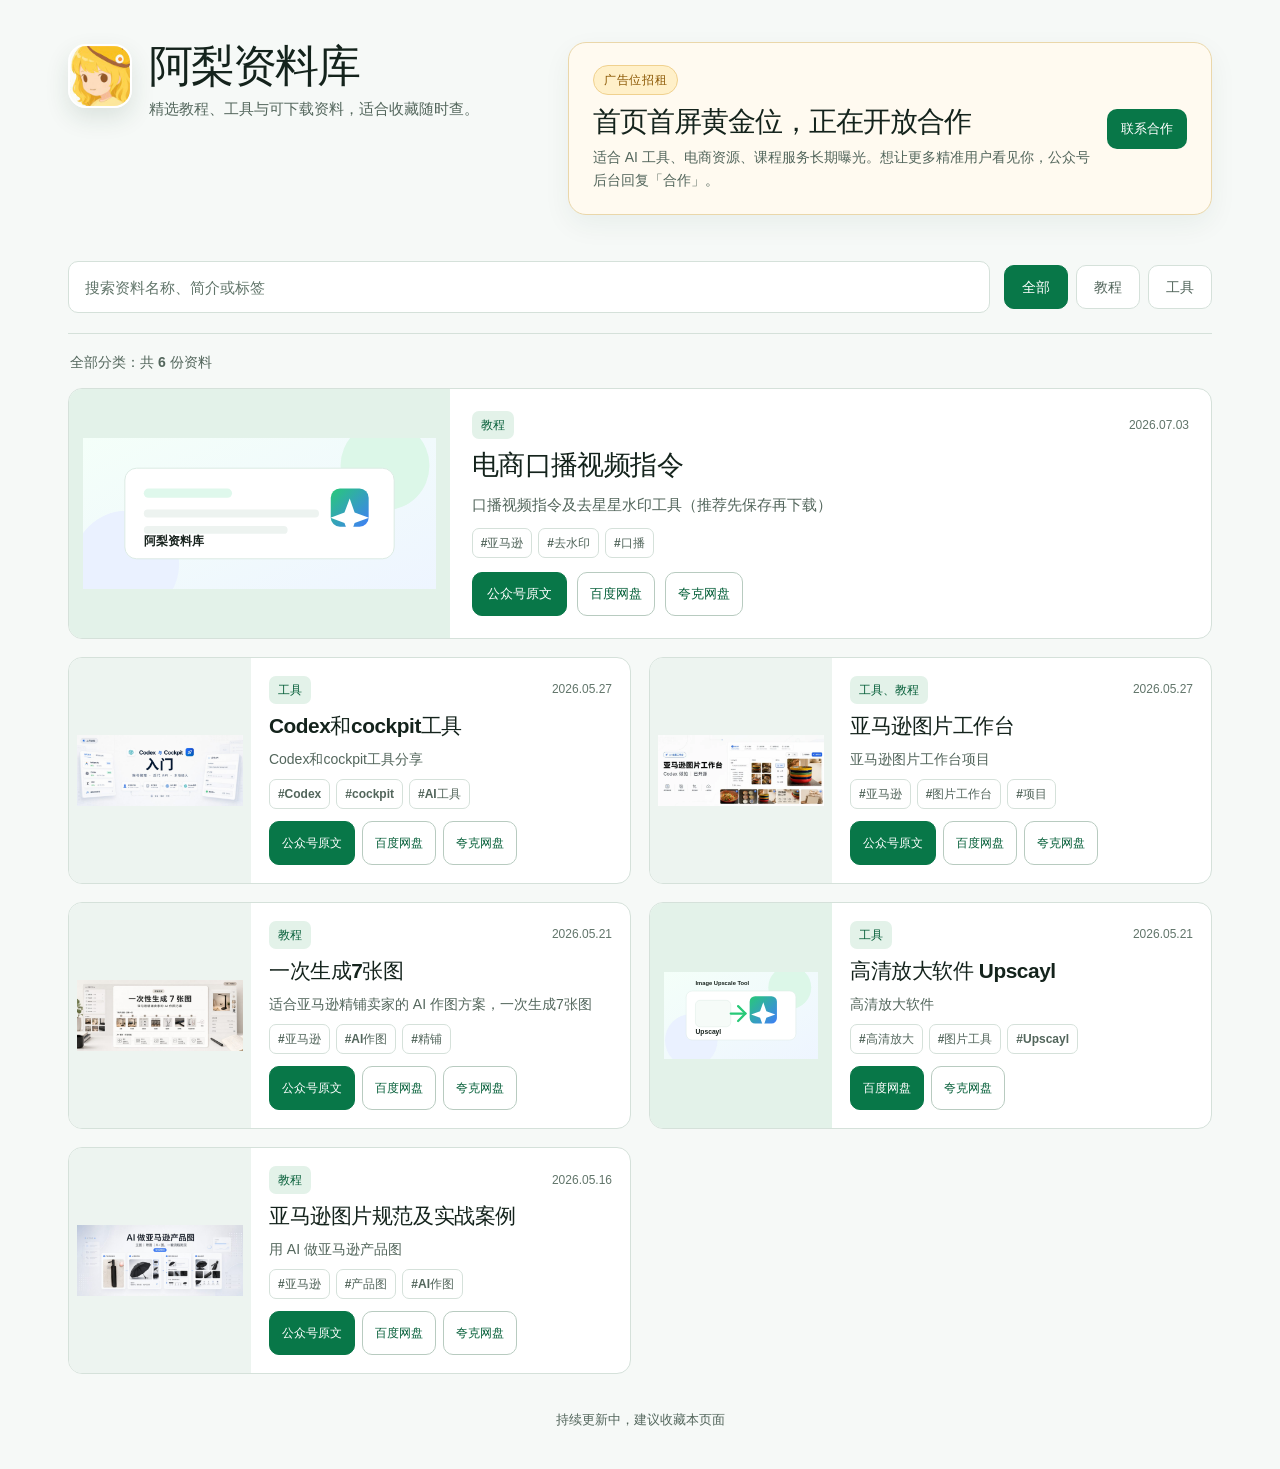
==== commit 1f83a844: "添加首页广告招租位" ====
--- a/index.html
+++ b/index.html
@@ -31,6 +31,15 @@
               <p class="subtitle">精选教程、工具与可下载资料，适合收藏随时查。</p>
             </div>
           </div>
+
+          <aside class="sponsor-banner" aria-labelledby="sponsorTitle">
+            <div class="sponsor-content">
+              <span class="sponsor-eyebrow">广告位招租</span>
+              <h2 id="sponsorTitle">首页首屏黄金位，正在开放合作</h2>
+              <p>适合 AI 工具、电商资源、课程服务长期曝光。想让更多精准用户看见你，公众号后台回复「合作」。</p>
+            </div>
+            <span class="sponsor-cta" aria-hidden="true">联系合作</span>
+          </aside>
         </div>
 
         <div class="search-panel">
--- a/style.css
+++ b/style.css
@@ -135,6 +135,8 @@
 }
 
 .brand-row {
+  display: grid;
+  gap: 18px;
   padding: 10px 0 26px;
 }
 
@@ -177,6 +179,72 @@
   font-size: 15px;
   line-height: 1.65;
   text-wrap: balance;
+}
+
+.sponsor-banner {
+  display: grid;
+  min-height: 132px;
+  gap: 16px;
+  align-items: center;
+  padding: 18px;
+  background: #fffaf0;
+  border: 1px solid #ead7aa;
+  border-radius: 18px;
+  box-shadow: var(--shadow-soft);
+}
+
+.sponsor-content {
+  min-width: 0;
+}
+
+.sponsor-eyebrow {
+  display: inline-flex;
+  min-height: 28px;
+  align-items: center;
+  margin-bottom: 10px;
+  padding: 0 10px;
+  color: #8a5600;
+  font-size: 12px;
+  font-weight: 820;
+  letter-spacing: 0.06em;
+  line-height: 28px;
+  background: #fff0c9;
+  border: 1px solid #f0d18e;
+  border-radius: 999px;
+}
+
+.sponsor-banner h2 {
+  color: var(--text);
+  font-size: clamp(1.25rem, 2.7vw, 1.75rem);
+  font-weight: 850;
+  line-height: 1.18;
+  letter-spacing: -0.035em;
+  text-wrap: balance;
+}
+
+.sponsor-banner p {
+  max-width: 38rem;
+  margin-top: 8px;
+  color: var(--muted);
+  font-size: 14px;
+  line-height: 1.65;
+  text-wrap: pretty;
+}
+
+.sponsor-cta {
+  display: inline-flex;
+  min-height: 40px;
+  align-items: center;
+  justify-content: center;
+  justify-self: start;
+  padding: 0 14px;
+  color: #ffffff;
+  font-size: 13px;
+  font-weight: 780;
+  line-height: 1;
+  white-space: nowrap;
+  background: var(--accent);
+  border-radius: var(--radius-control);
 }
 
 .search-panel {
@@ -625,6 +693,12 @@
     padding-top: max(32px, env(safe-area-inset-top));
   }
 
+  .brand-row {
+    grid-template-columns: minmax(360px, 0.72fr) minmax(420px, 1fr);
+    gap: 36px;
+    align-items: stretch;
+  }
+
   .brand-main {
     grid-template-columns: 64px minmax(0, 1fr);
     gap: 17px;
@@ -636,6 +710,11 @@
     border-radius: 18px;
   }
 
+  .sponsor-banner {
+    grid-template-columns: minmax(0, 1fr) auto;
+    padding: 22px 24px;
+  }
+
   .resource-card {
     display: grid;
     min-height: 212px;
@@ -714,6 +793,14 @@
 }
 
 @media (max-width: 759px) {
+  .sponsor-banner {
+    min-height: 0;
+  }
+
+  .sponsor-cta {
+    justify-self: start;
+  }
+
   .search-panel {
     grid-template-columns: 1fr;
     gap: 12px;
@@ -774,10 +861,22 @@
     border-color: #25352c;
   }
 
+  .sponsor-banner {
+    background: #261f15;
+    border-color: #5a4930;
+  }
+
+  .sponsor-eyebrow {
+    color: #ffd992;
+    background: #3b2f1d;
+    border-color: #6f5630;
+  }
+
   .category-tab.is-active,
   .action-button.is-primary,
   .action-article,
-  .retry-button {
+  .retry-button,
+  .sponsor-cta {
     color: #0d1a13;
   }
 
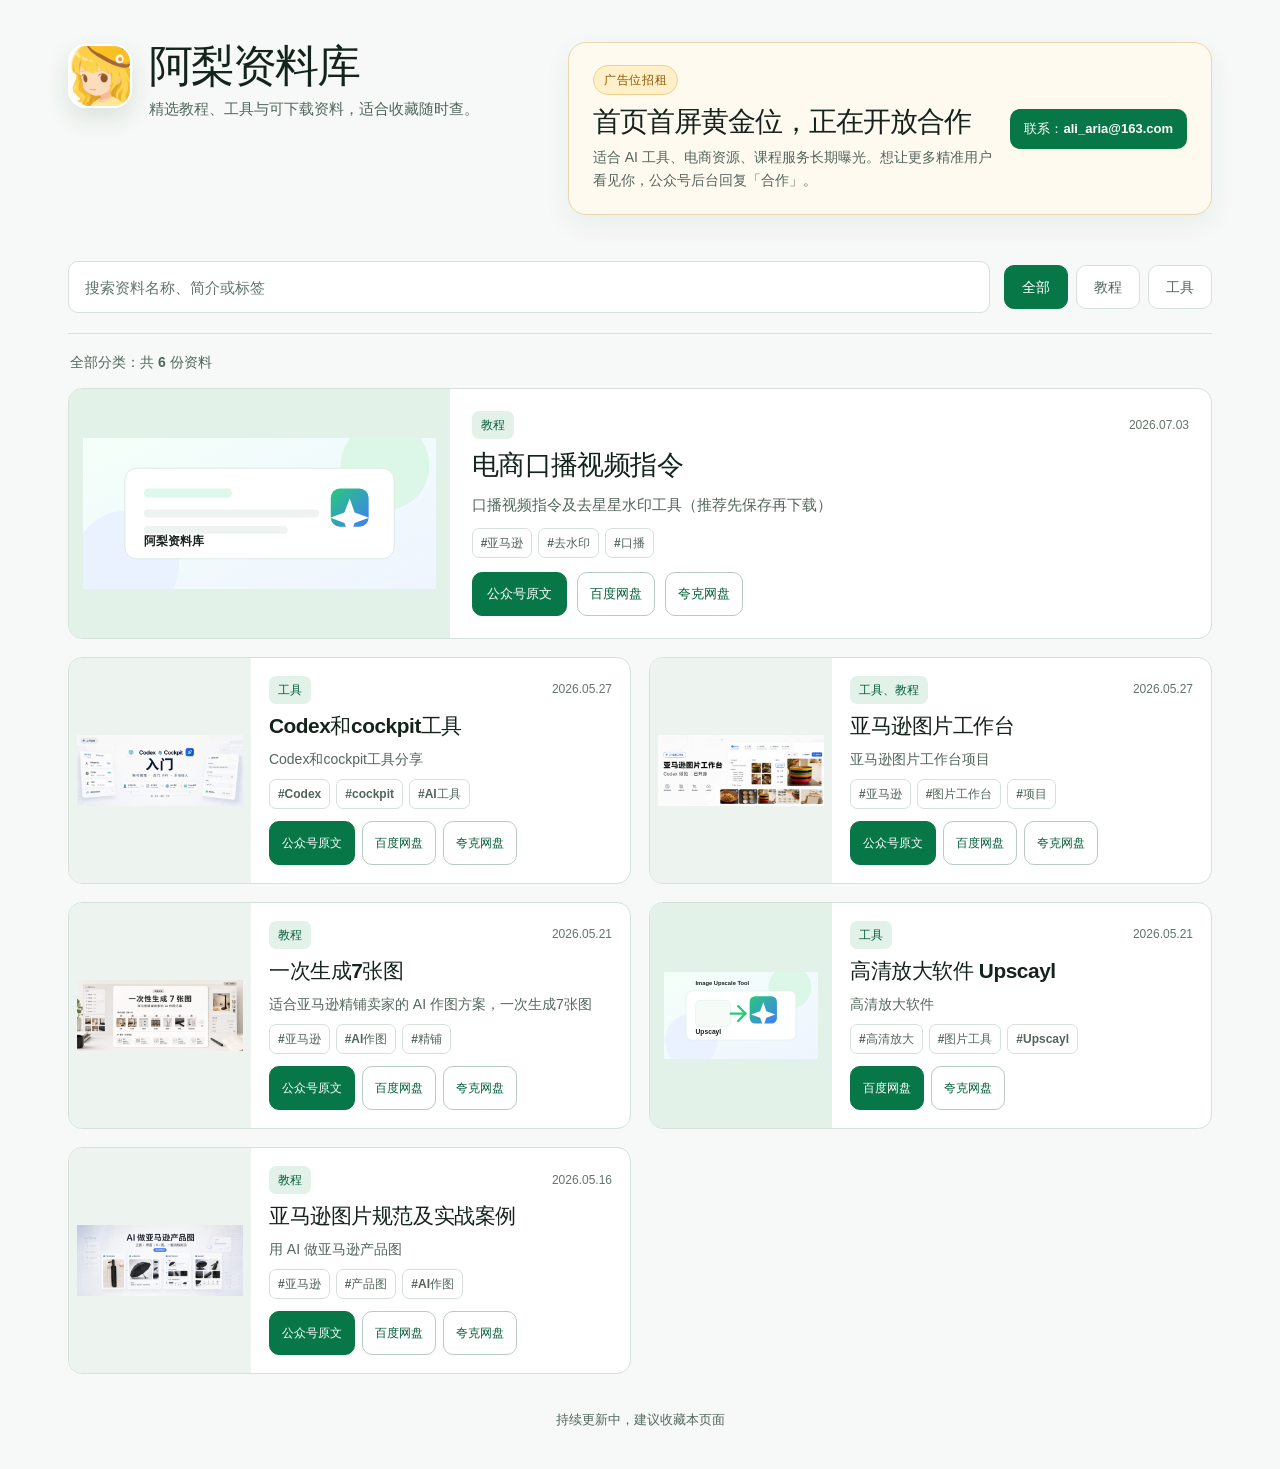
==== commit 9ef5c95f: "接入百度统计并完善合作联系按钮" ====
--- a/index.html
+++ b/index.html
@@ -12,6 +12,15 @@
     <link rel="icon" href="./assets/avatar-160.jpg" type="image/jpeg" />
     <link rel="stylesheet" href="./style.css" />
     <script src="./script.js" defer></script>
+    <script>
+      window._hmt = window._hmt || [];
+      (function () {
+        var hm = document.createElement("script");
+        hm.src = "https://hm.baidu.com/hm.js?d03b0ce5f381d54632d1d36cb27ce597";
+        var s = document.getElementsByTagName("script")[0];
+        s.parentNode.insertBefore(hm, s);
+      })();
+    </script>
   </head>
   <body>
     <a class="skip-link" href="#mainContent">跳到资料列表</a>
@@ -38,7 +47,7 @@
               <h2 id="sponsorTitle">首页首屏黄金位，正在开放合作</h2>
               <p>适合 AI 工具、电商资源、课程服务长期曝光。想让更多精准用户看见你，公众号后台回复「合作」。</p>
             </div>
-            <span class="sponsor-cta" aria-hidden="true">联系合作</span>
+            <button class="sponsor-cta" id="sponsorContact" type="button">联系：ali_aria@163.com</button>
           </aside>
         </div>
 
@@ -110,6 +119,7 @@
       </main>
 
       <footer class="site-footer">持续更新中，建议收藏本页面</footer>
+      <div class="toast-message" id="copyToast" role="status" aria-live="polite" hidden></div>
     </div>
 
     <template id="resourceCardTemplate">
--- a/style.css
+++ b/style.css
@@ -244,7 +244,20 @@
   line-height: 1;
   white-space: nowrap;
   background: var(--accent);
+  border: 0;
   border-radius: var(--radius-control);
+  cursor: pointer;
+  transition:
+    background-color 160ms ease,
+    transform 160ms ease;
+}
+
+.sponsor-cta:hover {
+  background: var(--accent-strong);
+}
+
+.sponsor-cta:active {
+  transform: translateY(1px) scale(0.98);
 }
 
 .search-panel {
@@ -673,6 +686,27 @@
   text-align: center;
 }
 
+.toast-message {
+  position: fixed;
+  right: max(16px, env(safe-area-inset-right));
+  bottom: max(18px, env(safe-area-inset-bottom));
+  z-index: 20;
+  max-width: min(360px, calc(100vw - 32px));
+  padding: 12px 16px;
+  color: #ffffff;
+  font-size: 14px;
+  font-weight: 720;
+  line-height: 1.5;
+  background: var(--accent);
+  border-radius: var(--radius-control);
+  box-shadow: var(--shadow);
+}
+
+.toast-message.is-error {
+  color: #fff7ed;
+  background: #9a3412;
+}
+
 .noscript {
   margin: 16px;
   padding: 14px;
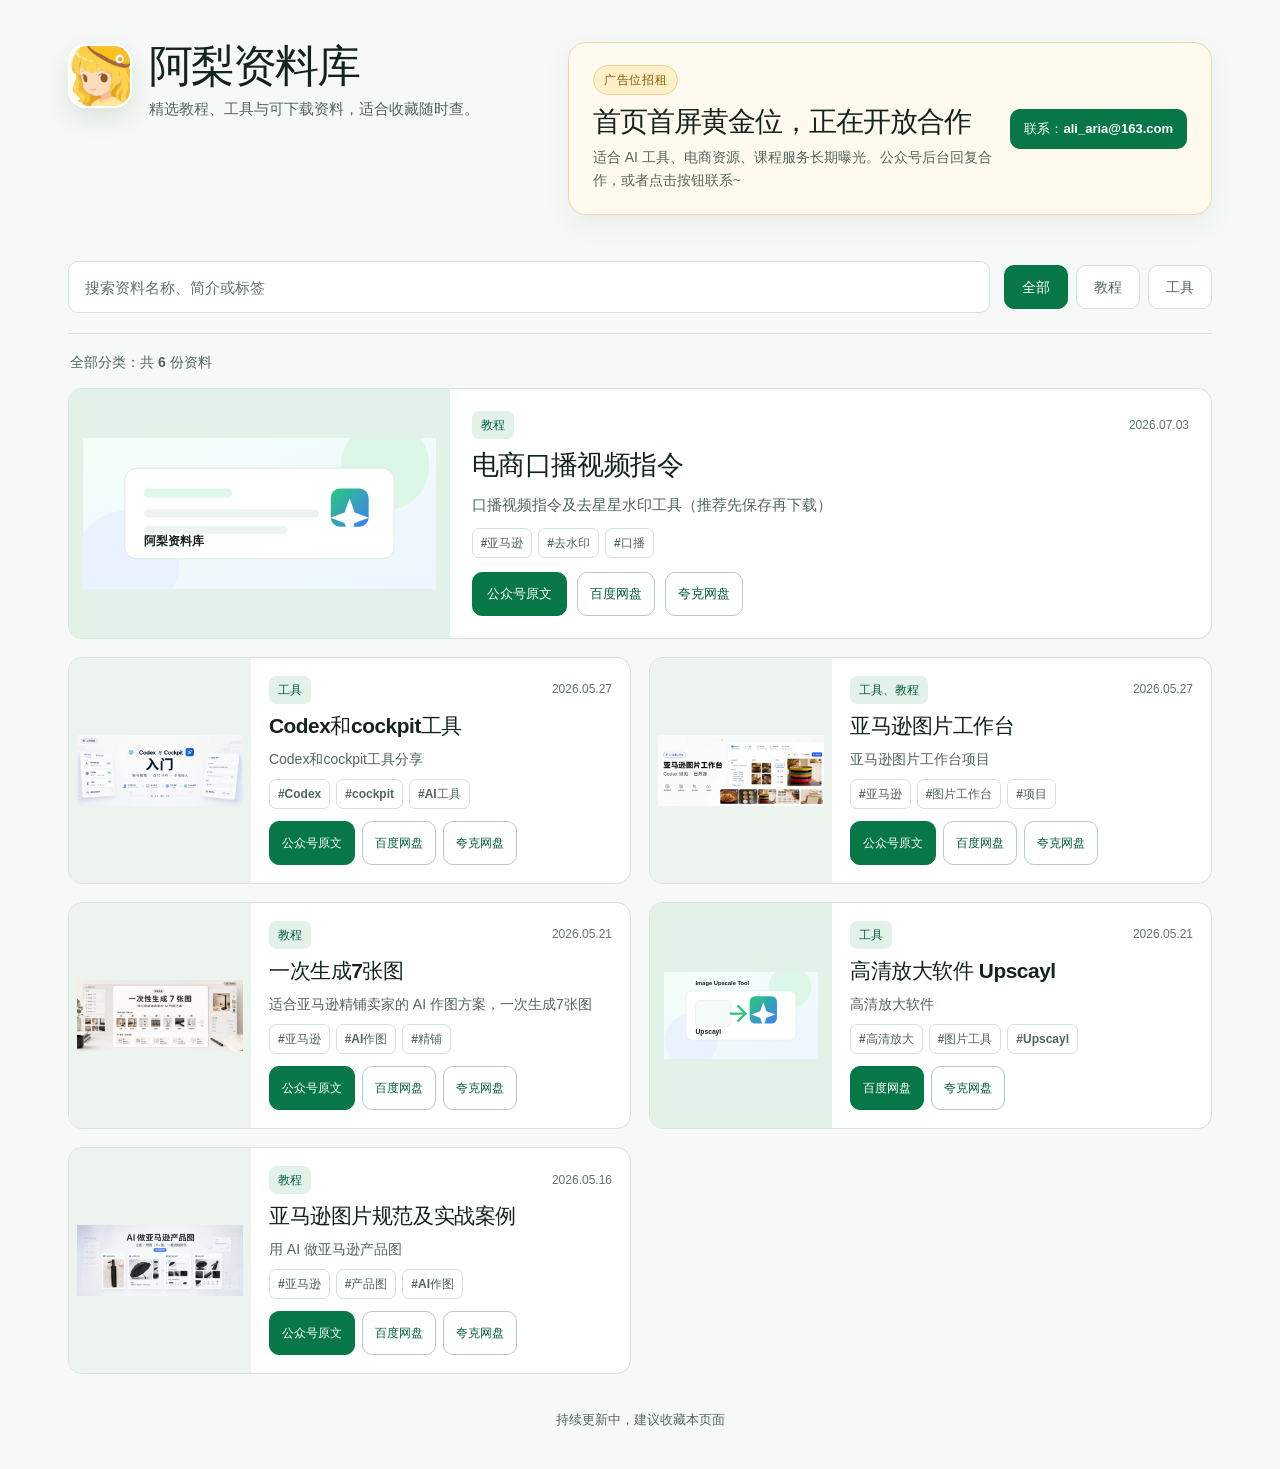
==== commit 468a28f5: "更新广告位联系文案" ====
--- a/index.html
+++ b/index.html
@@ -45,7 +45,7 @@
             <div class="sponsor-content">
               <span class="sponsor-eyebrow">广告位招租</span>
               <h2 id="sponsorTitle">首页首屏黄金位，正在开放合作</h2>
-              <p>适合 AI 工具、电商资源、课程服务长期曝光。想让更多精准用户看见你，公众号后台回复「合作」。</p>
+              <p>适合 AI 工具、电商资源、课程服务长期曝光。公众号后台回复合作，或者点击按钮联系~</p>
             </div>
             <button class="sponsor-cta" id="sponsorContact" type="button">联系：ali_aria@163.com</button>
           </aside>
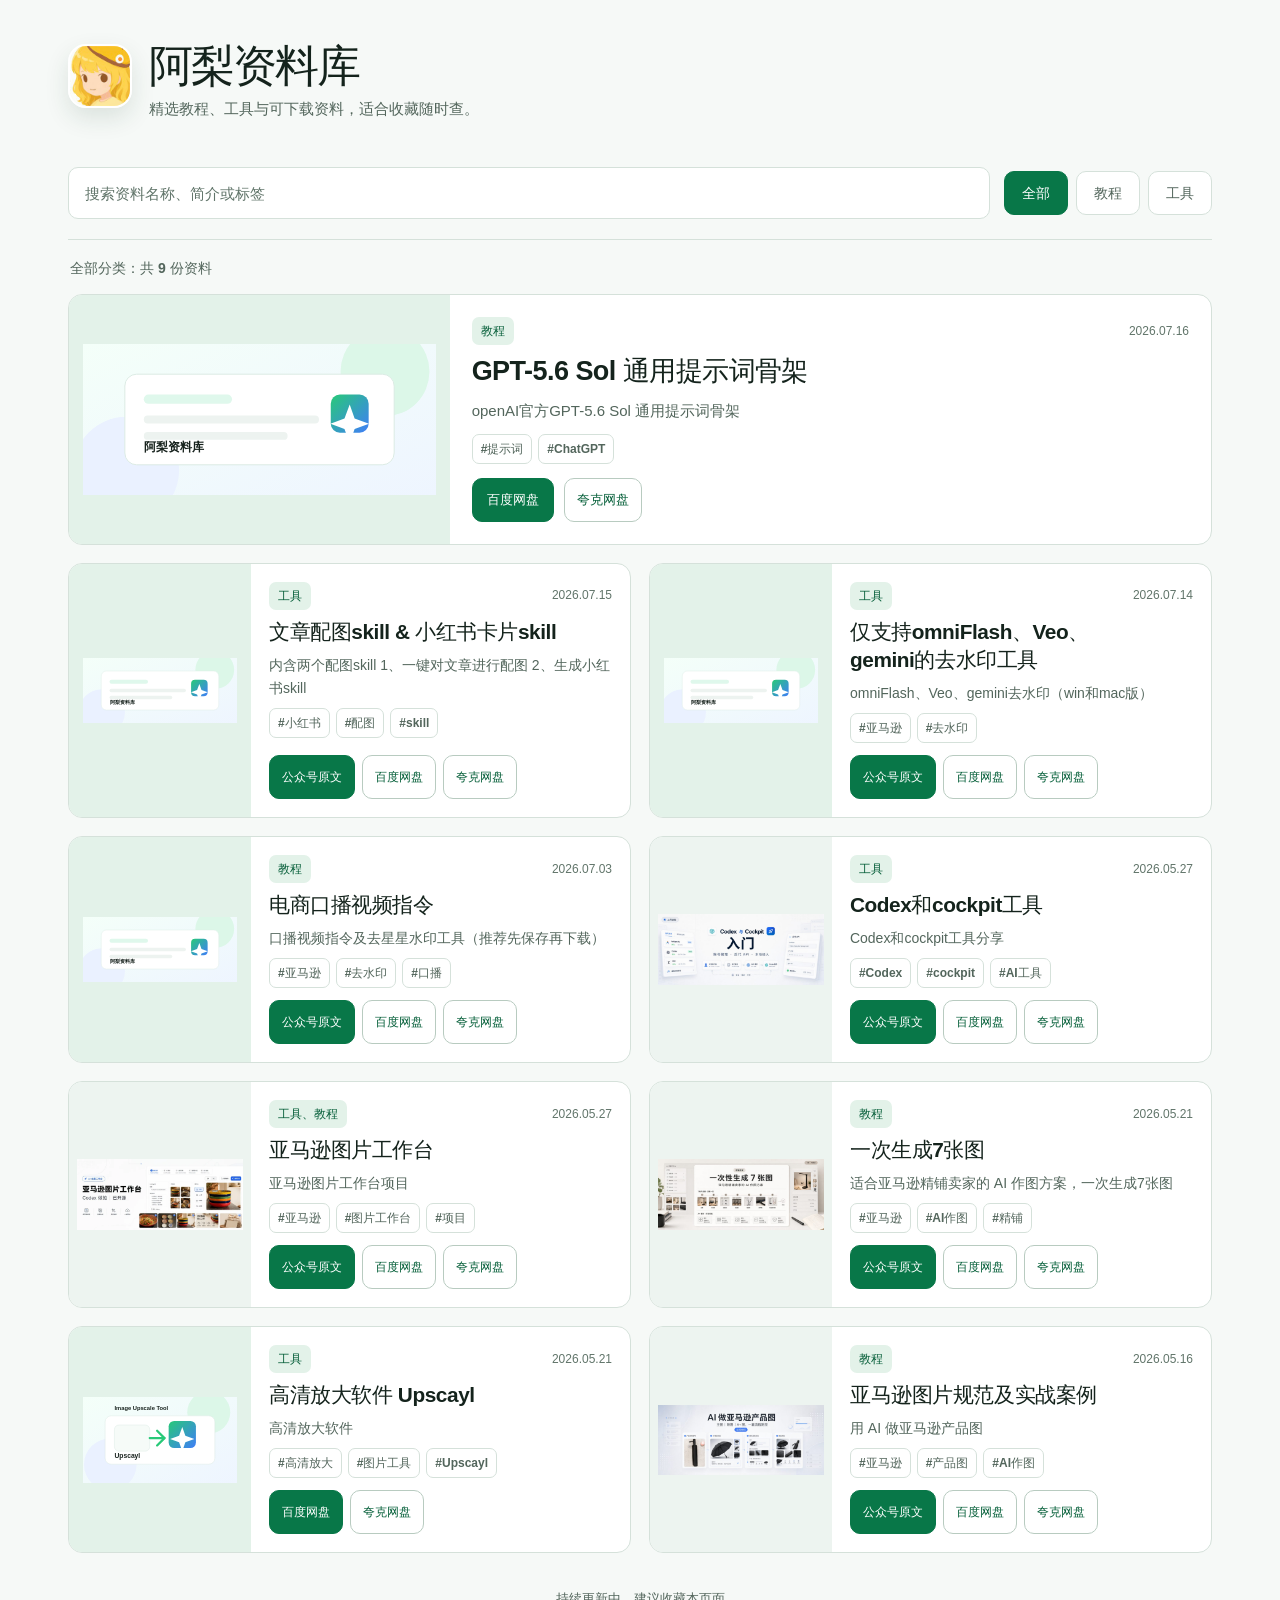
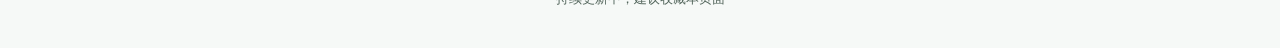
==== commit bb6435e2: "移除首页广告位卡片" ====
--- a/index.html
+++ b/index.html
@@ -41,14 +41,6 @@
             </div>
           </div>
 
-          <aside class="sponsor-banner" aria-labelledby="sponsorTitle">
-            <div class="sponsor-content">
-              <span class="sponsor-eyebrow">广告位招租</span>
-              <h2 id="sponsorTitle">首页首屏黄金位，正在开放合作</h2>
-              <p>适合 AI 工具、电商资源、课程服务长期曝光。公众号后台回复合作，或者点击按钮联系~</p>
-            </div>
-            <button class="sponsor-cta" id="sponsorContact" type="button">联系：ali_aria@163.com</button>
-          </aside>
         </div>
 
         <div class="search-panel">
@@ -119,7 +111,6 @@
       </main>
 
       <footer class="site-footer">持续更新中，建议收藏本页面</footer>
-      <div class="toast-message" id="copyToast" role="status" aria-live="polite" hidden></div>
     </div>
 
     <template id="resourceCardTemplate">
--- a/style.css
+++ b/style.css
@@ -181,85 +181,6 @@
   text-wrap: balance;
 }
 
-.sponsor-banner {
-  display: grid;
-  min-height: 132px;
-  gap: 16px;
-  align-items: center;
-  padding: 18px;
-  background: #fffaf0;
-  border: 1px solid #ead7aa;
-  border-radius: 18px;
-  box-shadow: var(--shadow-soft);
-}
-
-.sponsor-content {
-  min-width: 0;
-}
-
-.sponsor-eyebrow {
-  display: inline-flex;
-  min-height: 28px;
-  align-items: center;
-  margin-bottom: 10px;
-  padding: 0 10px;
-  color: #8a5600;
-  font-size: 12px;
-  font-weight: 820;
-  letter-spacing: 0.06em;
-  line-height: 28px;
-  background: #fff0c9;
-  border: 1px solid #f0d18e;
-  border-radius: 999px;
-}
-
-.sponsor-banner h2 {
-  color: var(--text);
-  font-size: clamp(1.25rem, 2.7vw, 1.75rem);
-  font-weight: 850;
-  line-height: 1.18;
-  letter-spacing: -0.035em;
-  text-wrap: balance;
-}
-
-.sponsor-banner p {
-  max-width: 38rem;
-  margin-top: 8px;
-  color: var(--muted);
-  font-size: 14px;
-  line-height: 1.65;
-  text-wrap: pretty;
-}
-
-.sponsor-cta {
-  display: inline-flex;
-  min-height: 40px;
-  align-items: center;
-  justify-content: center;
-  justify-self: start;
-  padding: 0 14px;
-  color: #ffffff;
-  font-size: 13px;
-  font-weight: 780;
-  line-height: 1;
-  white-space: nowrap;
-  background: var(--accent);
-  border: 0;
-  border-radius: var(--radius-control);
-  cursor: pointer;
-  transition:
-    background-color 160ms ease,
-    transform 160ms ease;
-}
-
-.sponsor-cta:hover {
-  background: var(--accent-strong);
-}
-
-.sponsor-cta:active {
-  transform: translateY(1px) scale(0.98);
-}
-
 .search-panel {
   display: grid;
   grid-template-columns: minmax(0, 1fr) auto;
@@ -686,27 +607,6 @@
   text-align: center;
 }
 
-.toast-message {
-  position: fixed;
-  right: max(16px, env(safe-area-inset-right));
-  bottom: max(18px, env(safe-area-inset-bottom));
-  z-index: 20;
-  max-width: min(360px, calc(100vw - 32px));
-  padding: 12px 16px;
-  color: #ffffff;
-  font-size: 14px;
-  font-weight: 720;
-  line-height: 1.5;
-  background: var(--accent);
-  border-radius: var(--radius-control);
-  box-shadow: var(--shadow);
-}
-
-.toast-message.is-error {
-  color: #fff7ed;
-  background: #9a3412;
-}
-
 .noscript {
   margin: 16px;
   padding: 14px;
@@ -728,9 +628,7 @@
   }
 
   .brand-row {
-    grid-template-columns: minmax(360px, 0.72fr) minmax(420px, 1fr);
-    gap: 36px;
-    align-items: stretch;
+    grid-template-columns: minmax(0, 1fr);
   }
 
   .brand-main {
@@ -744,11 +642,6 @@
     border-radius: 18px;
   }
 
-  .sponsor-banner {
-    grid-template-columns: minmax(0, 1fr) auto;
-    padding: 22px 24px;
-  }
-
   .resource-card {
     display: grid;
     min-height: 212px;
@@ -827,14 +720,6 @@
 }
 
 @media (max-width: 759px) {
-  .sponsor-banner {
-    min-height: 0;
-  }
-
-  .sponsor-cta {
-    justify-self: start;
-  }
-
   .search-panel {
     grid-template-columns: 1fr;
     gap: 12px;
@@ -895,22 +780,10 @@
     border-color: #25352c;
   }
 
-  .sponsor-banner {
-    background: #261f15;
-    border-color: #5a4930;
-  }
-
-  .sponsor-eyebrow {
-    color: #ffd992;
-    background: #3b2f1d;
-    border-color: #6f5630;
-  }
-
   .category-tab.is-active,
   .action-button.is-primary,
   .action-article,
-  .retry-button,
-  .sponsor-cta {
+  .retry-button {
     color: #0d1a13;
   }
 
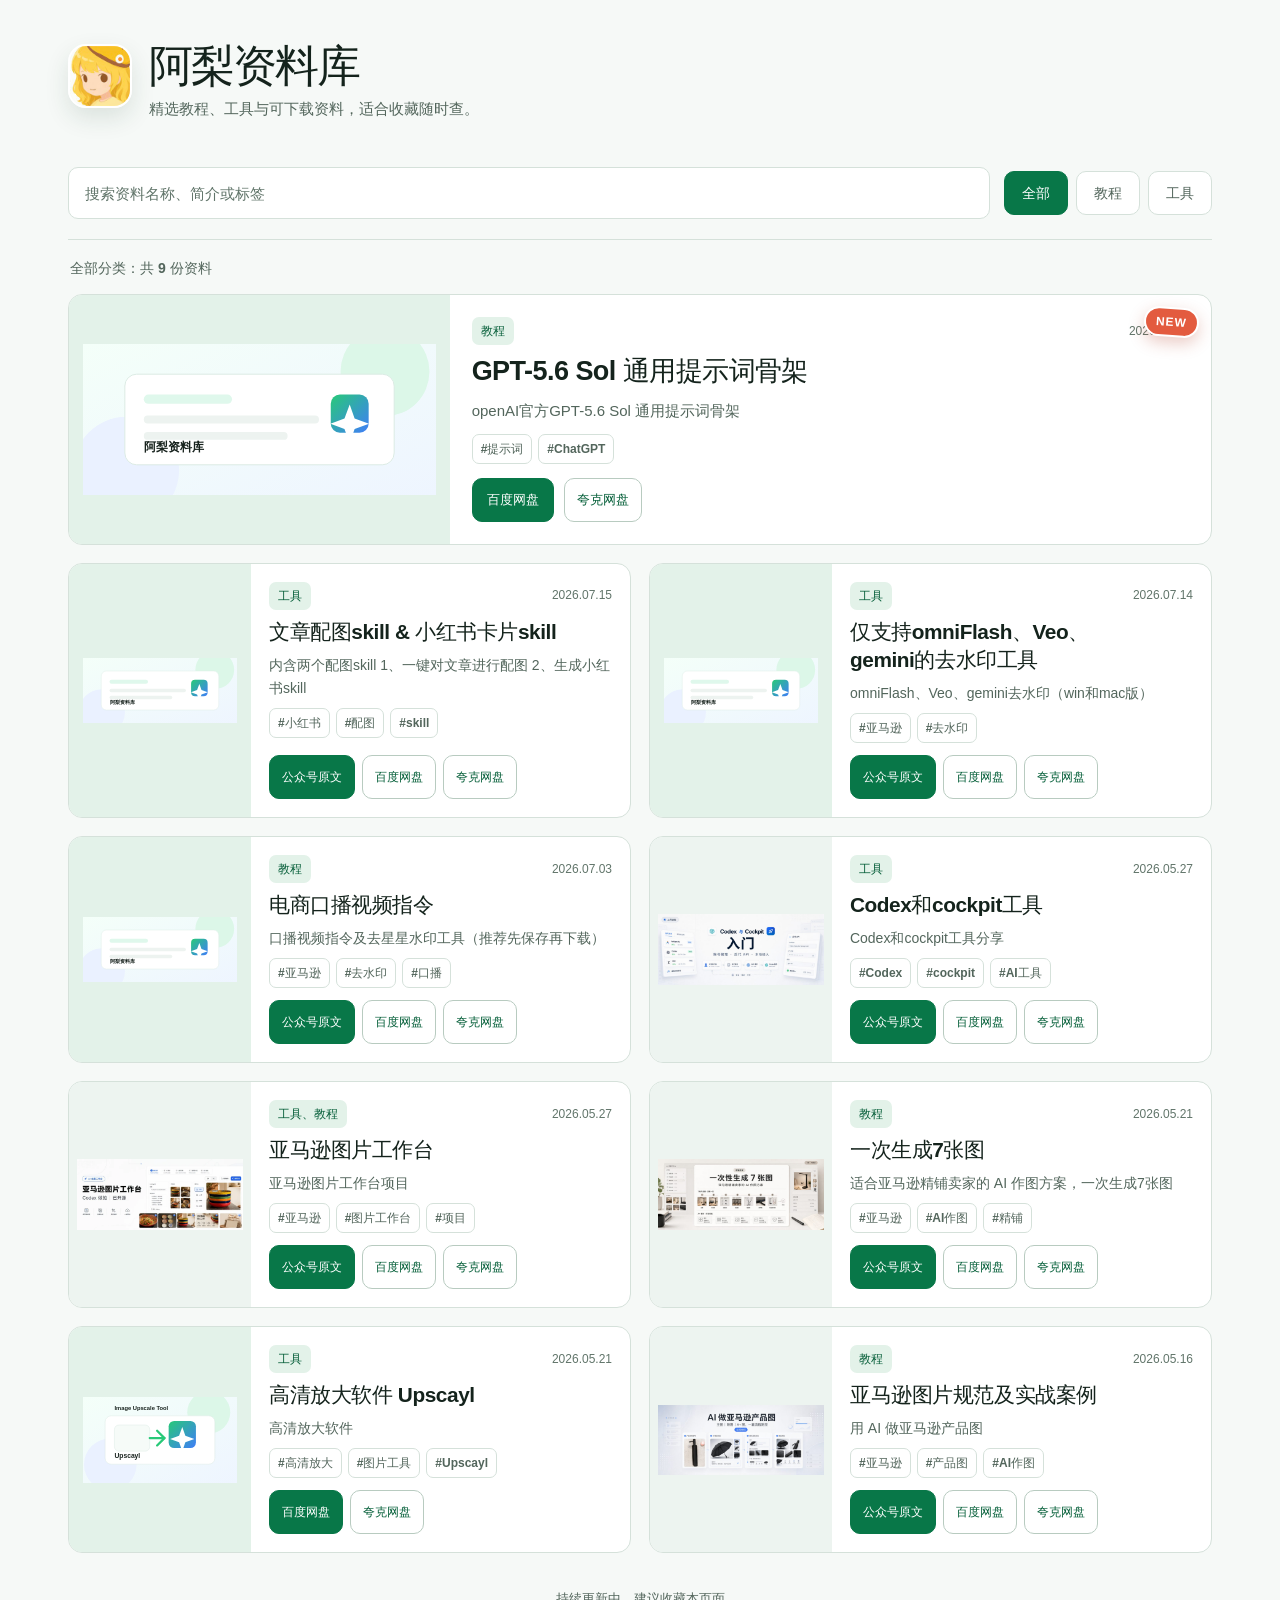
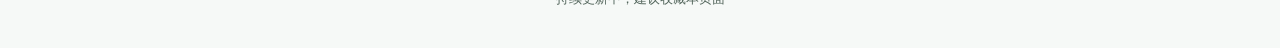
==== commit 38505b5a: "添加预览地址和最新资料标记" ====
--- a/index.html
+++ b/index.html
@@ -115,6 +115,7 @@
 
     <template id="resourceCardTemplate">
       <article class="resource-card">
+        <span class="new-badge" aria-label="最新添加" hidden>NEW</span>
         <a class="cover-link" target="_blank" rel="noopener noreferrer">
           <img class="cover-image" width="1080" height="460" alt="" />
         </a>
--- a/style.css
+++ b/style.css
@@ -314,6 +314,29 @@
   box-shadow: var(--shadow-soft);
 }
 
+.new-badge {
+  position: absolute;
+  top: 12px;
+  right: 12px;
+  z-index: 2;
+  display: inline-flex;
+  min-width: 48px;
+  min-height: 30px;
+  align-items: center;
+  justify-content: center;
+  padding: 0 10px;
+  color: #ffffff;
+  font-size: 12px;
+  font-weight: 900;
+  letter-spacing: 0.08em;
+  line-height: 1;
+  background: #e35b3f;
+  border: 2px solid var(--surface);
+  border-radius: 999px;
+  box-shadow: 0 6px 16px rgba(179, 58, 36, 0.26);
+  transform: rotate(4deg);
+}
+
 .cover-link {
   display: block;
   overflow: hidden;
